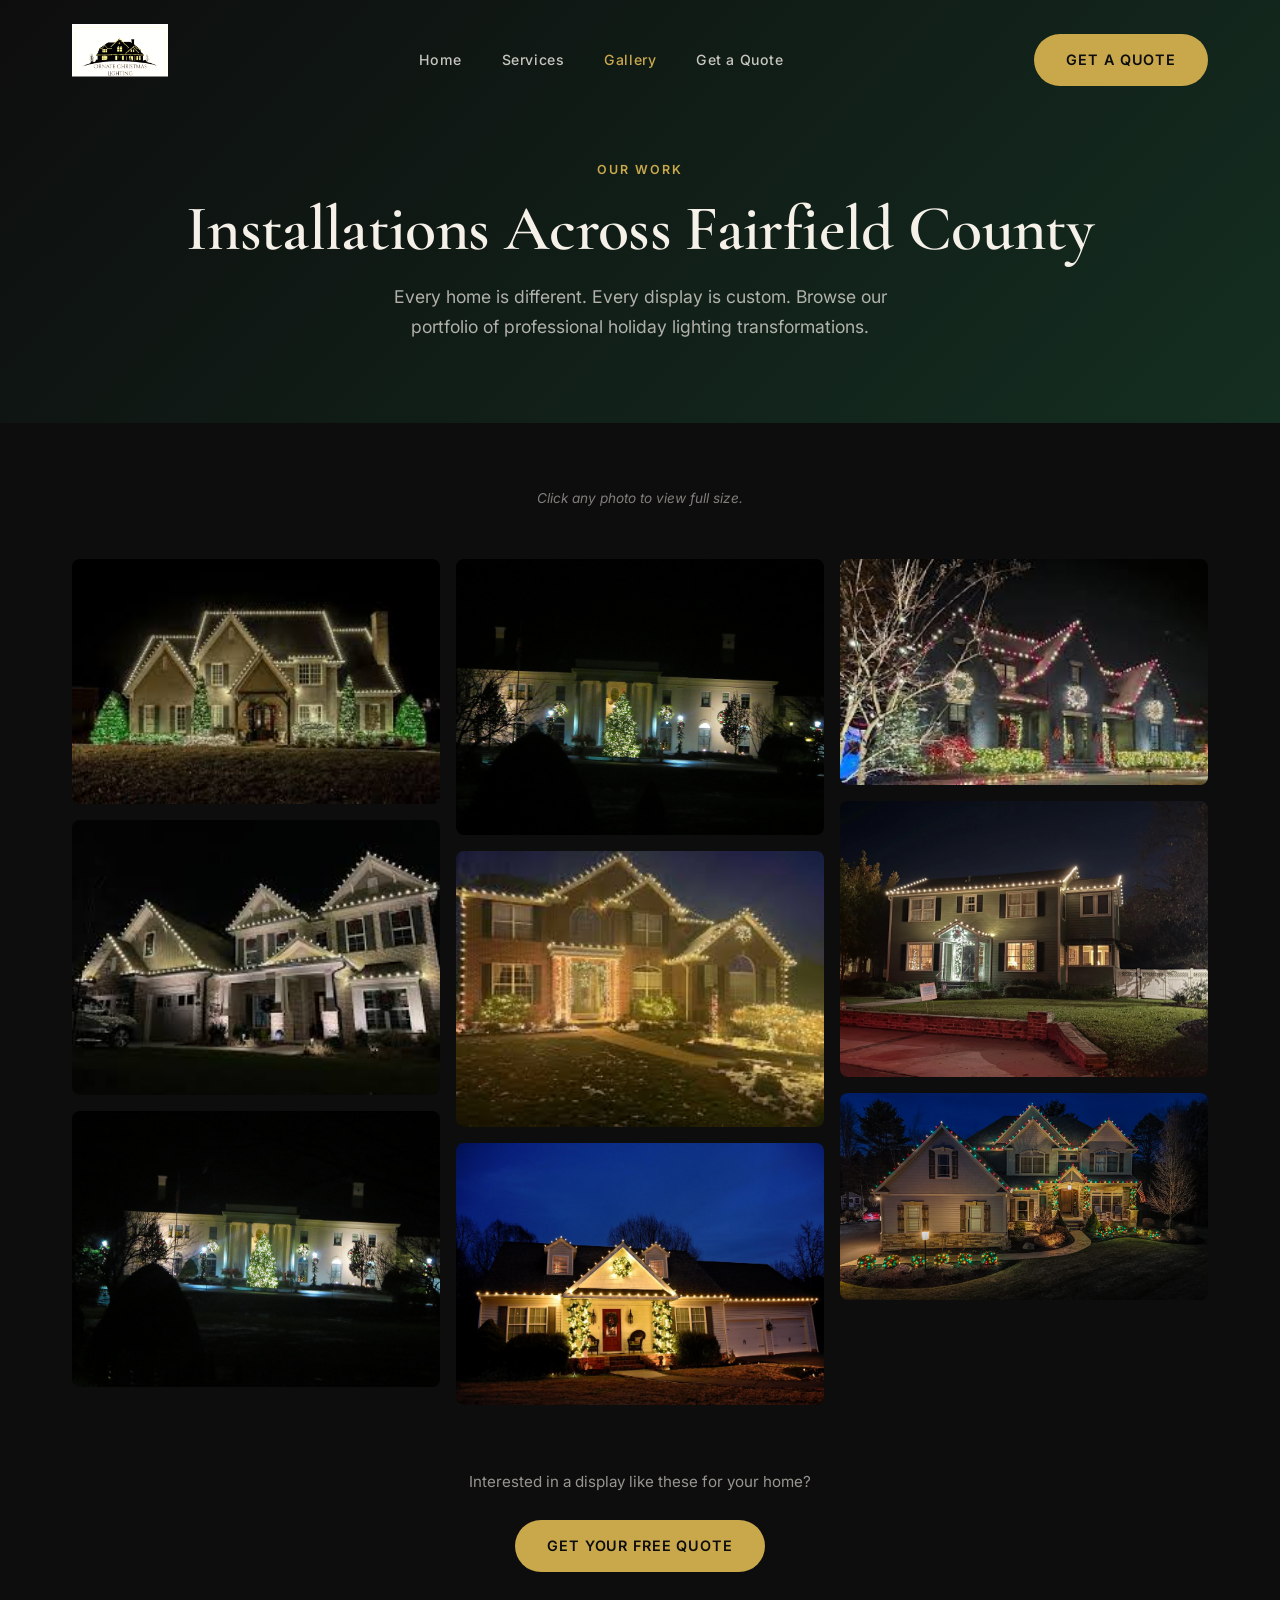
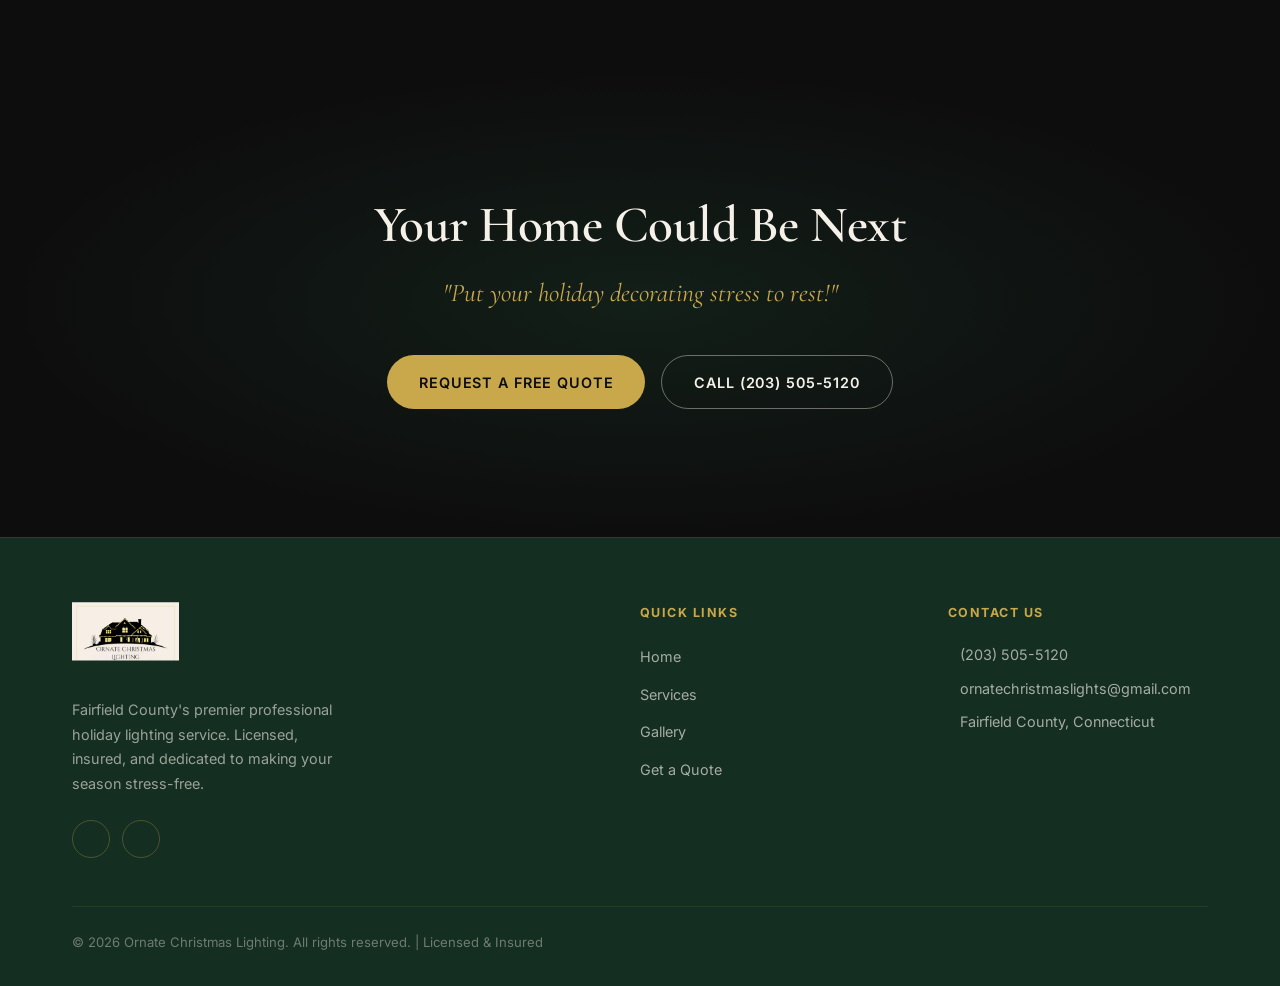
==== site/gallery.html @ 09cb1ef7 "Initial commit" ====
<!DOCTYPE html>
<html lang="en">
<head>
  <meta charset="UTF-8" />
  <meta name="viewport" content="width=device-width, initial-scale=1.0" />
  <title>Gallery | Ornate Christmas Lighting — Fairfield County CT</title>
  <meta name="description" content="View our portfolio of professional Christmas and holiday lighting installations across Fairfield County, Connecticut. Soft white lighting on luxury homes." />

  <meta property="og:title" content="Gallery | Ornate Christmas Lighting" />
  <meta property="og:description" content="Professional holiday lighting transformations across Fairfield County, CT." />
  <meta property="og:type" content="website" />

  <link rel="preconnect" href="https://fonts.googleapis.com" />
  <link rel="preconnect" href="https://fonts.gstatic.com" crossorigin />
  <link href="https://fonts.googleapis.com/css2?family=Cormorant+Garamond:ital,wght@0,400;0,600;1,400;1,600&family=Inter:wght@400;500;600;700&display=swap" rel="stylesheet" />
  <script src="https://unpkg.com/@phosphor-icons/web@2.1.1/src/index.js" defer></script>
  <link rel="stylesheet" href="css/style.css" />
  <link rel="icon" type="image/png" href="assets/images/favicon.png" />
</head>
<body>

  <nav class="nav" aria-label="Main navigation">
    <div class="container">
      <div class="nav__inner">
        <a href="index.html" class="nav__logo">
          <img src="assets/images/logo.png" alt="Ornate Christmas Lighting logo" />
        </a>
        <ul class="nav__links" role="list">
          <li><a href="index.html">Home</a></li>
          <li><a href="services.html">Services</a></li>
          <li><a href="gallery.html">Gallery</a></li>
          <li><a href="quote.html">Get a Quote</a></li>
        </ul>
        <a href="quote.html" class="btn btn--gold nav__cta">Get a Quote</a>
        <button class="nav__hamburger" aria-label="Open menu"><span></span><span></span><span></span></button>
      </div>
    </div>
  </nav>

  <div class="nav__mobile" role="dialog" aria-label="Mobile menu">
    <button class="nav__mobile-close" aria-label="Close menu">×</button>
    <a href="index.html">Home</a>
    <a href="services.html">Services</a>
    <a href="gallery.html">Gallery</a>
    <a href="quote.html">Get a Quote</a>
  </div>

  <main>

    <div class="page-hero">
      <div class="container">
        <span class="section-label" style="display:block; text-align:center; margin-bottom:0.75rem;">Our Work</span>
        <h1>Installations Across Fairfield County</h1>
        <p>Every home is different. Every display is custom. Browse our portfolio of professional holiday lighting transformations.</p>
      </div>
    </div>

    <section class="gallery-page section--dark">
      <div class="container">

        <p style="color:rgba(245,240,232,0.5); text-align:center; font-size:0.85rem; margin-bottom:3rem; font-style:italic;">
          <!-- NOTE: Replace all gallery images with real client installation photos -->
          Click any photo to view full size.
        </p>

        <!-- REPLACE ALL: Images below are placeholders. Replace with real Ornate Christmas Lighting client photos.
             Ideal: dusk/blue-hour shots of large Fairfield County homes with soft warm white lighting. -->
        <div class="gallery-masonry" role="list" aria-label="Installation gallery">

          <div class="gallery-masonry-item" role="listitem" tabindex="0">
            <img src="assets/images/gallery-1.jpg"
                 alt="Large Connecticut colonial home with soft white Christmas roofline lighting at dusk"
                 loading="lazy" />
          </div>

          <div class="gallery-masonry-item" role="listitem" tabindex="0">
            <img src="assets/images/gallery-2.jpg"
                 alt="Elegant Fairfield County estate with warm white holiday lighting on hedges and roofline"
                 loading="lazy" />
          </div>

          <div class="gallery-masonry-item" role="listitem" tabindex="0">
            <img src="assets/images/gallery-3.jpg"
                 alt="Professional Christmas lighting on Tudor-style Connecticut home"
                 loading="lazy" />
          </div>

          <div class="gallery-masonry-item" role="listitem" tabindex="0">
            <img src="assets/images/gallery-4.jpg"
                 alt="Luxury residential holiday lighting with roofline and landscape features"
                 loading="lazy" />
          </div>

          <div class="gallery-masonry-item" role="listitem" tabindex="0">
            <img src="assets/images/gallery-5.jpg"
                 alt="Christmas light installation on stone-facade Connecticut estate"
                 loading="lazy" />
          </div>

          <div class="gallery-masonry-item" role="listitem" tabindex="0">
            <img src="assets/images/gallery-6.jpg"
                 alt="Soft white Christmas lights on colonial home with manicured hedges"
                 loading="lazy" />
          </div>

          <div class="gallery-masonry-item" role="listitem" tabindex="0">
            <img src="assets/images/gallery-7.jpg"
                 alt="Holiday lighting on large Connecticut home with wraparound porch"
                 loading="lazy" />
          </div>

          <div class="gallery-masonry-item" role="listitem" tabindex="0">
            <img src="assets/images/gallery-8.jpg"
                 alt="Professional Christmas roofline lighting on Fairfield County residence"
                 loading="lazy" />
          </div>

          <div class="gallery-masonry-item" role="listitem" tabindex="0">
            <img src="assets/images/gallery-9.jpg"
                 alt="Warm white holiday lighting installation — full house and landscape"
                 loading="lazy" />
          </div>

        </div>

        <div style="text-align:center; margin-top:4rem;">
          <p style="color:rgba(245,240,232,0.6); margin-bottom:1.5rem; font-size:0.95rem;">
            Interested in a display like these for your home?
          </p>
          <a href="quote.html" class="btn btn--gold">Get Your Free Quote</a>
        </div>

      </div>
    </section>

    <section class="final-cta">
      <div class="container--narrow">
        <h2>Your Home Could Be Next</h2>
        <p class="final-cta__slogan">"Put your holiday decorating stress to rest!"</p>
        <div class="final-cta__actions">
          <a href="quote.html" class="btn btn--gold">Request a Free Quote</a>
          <a href="tel:+12035055120" class="btn btn--outline">Call (203) 505-5120</a>
        </div>
      </div>
    </section>

  </main>

  <footer class="footer">
    <div class="container">
      <div class="footer__grid">
        <div class="footer__brand">
          <img src="assets/images/logo.png" alt="Ornate Christmas Lighting" class="footer__brand-logo" />
          <p class="footer__brand-text">Fairfield County's premier professional holiday lighting service. Licensed, insured, and dedicated to making your season stress-free.</p>
          <div class="footer__social">
            <a href="https://www.yelp.com/biz/ornate-christmas-lighting-norwalk" target="_blank" rel="noopener noreferrer" aria-label="Yelp"><i class="ph ph-star-four"></i></a>
            <a href="https://www.instagram.com/ornatechristmaslighting" target="_blank" rel="noopener noreferrer" aria-label="Instagram"><i class="ph ph-instagram-logo"></i></a>
          </div>
        </div>
        <div>
          <p class="footer__col-title">Quick Links</p>
          <ul class="footer__links">
            <li><a href="index.html">Home</a></li>
            <li><a href="services.html">Services</a></li>
            <li><a href="gallery.html">Gallery</a></li>
            <li><a href="quote.html">Get a Quote</a></li>
          </ul>
        </div>
        <div>
          <p class="footer__col-title">Contact Us</p>
          <div class="footer__contact-item"><span><i class="ph ph-phone"></i></span><a href="tel:+12035055120">(203) 505-5120</a></div>
          <div class="footer__contact-item"><span><i class="ph ph-envelope"></i></span><a href="mailto:ornatechristmaslights@gmail.com">ornatechristmaslights@gmail.com</a></div>
          <div class="footer__contact-item"><span><i class="ph ph-map-pin"></i></span><p>Fairfield County, Connecticut</p></div>
        </div>
      </div>
      <div class="footer__bottom">
        <p class="footer__copyright">© <span id="year"></span> Ornate Christmas Lighting. All rights reserved. | Licensed & Insured</p>
      </div>
    </div>
  </footer>

  <div class="lightbox" role="dialog" aria-modal="true" aria-label="Image lightbox">
    <button class="lightbox__close" aria-label="Close image">×</button>
    <img class="lightbox__img" src="" alt="" />
  </div>

  <button class="scroll-top" aria-label="Scroll to top"><i class="ph ph-arrow-up"></i></button>

  <script src="https://cdnjs.cloudflare.com/ajax/libs/gsap/3.12.5/gsap.min.js"></script>
  <script src="https://cdnjs.cloudflare.com/ajax/libs/gsap/3.12.5/ScrollTrigger.min.js"></script>
  <script src="js/main.js"></script>
  <script>document.getElementById('year').textContent = new Date().getFullYear();</script>
</body>
</html>
---- site/css/style.css ----
/* ============================================
   ORNATE CHRISTMAS LIGHTING — MAIN STYLESHEET
   ============================================ */

/* ---------- CSS CUSTOM PROPERTIES ---------- */
:root {
  --black:       #0D0D0D;
  --green-dark:  #142E21;
  --green:       #1B3A2A;
  --green-light: #2A5240;
  --gold:        #C9A84C;
  --gold-light:  #E2C06A;
  --cream:       #FAF6EE;
  --warm-white:  #F5F0E8;
  --charcoal:    #1A1A1A;
  --gray:        #6B7280;
  --gray-light:  #E5E7EB;

  --font-serif:  'Cormorant Garamond', Georgia, serif;
  --font-sans:   'Inter', system-ui, sans-serif;

  --transition:  0.3s ease;
  --radius:      8px;
  --radius-lg:   16px;
  --shadow:      0 4px 24px rgba(0,0,0,0.12);
  --shadow-lg:   0 12px 48px rgba(0,0,0,0.2);
}

/* ---------- RESET & BASE ---------- */
*, *::before, *::after {
  box-sizing: border-box;
  margin: 0;
  padding: 0;
}

html {
  scroll-behavior: smooth;
  font-size: 16px;
}

body {
  font-family: var(--font-sans);
  color: var(--charcoal);
  background: var(--black);
  line-height: 1.6;
  overflow-x: hidden;
  -webkit-font-smoothing: antialiased;
}

img {
  max-width: 100%;
  height: auto;
  display: block;
}

a {
  color: inherit;
  text-decoration: none;
}

ul, ol {
  list-style: none;
}

button {
  cursor: pointer;
  border: none;
  background: none;
  font-family: var(--font-sans);
}

/* ---------- TYPOGRAPHY ---------- */
h1, h2, h3 {
  font-family: var(--font-serif);
  font-weight: 600;
  line-height: 1.15;
}

h1 { font-size: clamp(2.4rem, 5vw, 4.2rem); letter-spacing: -0.01em; }
h2 { font-size: clamp(2rem, 4vw, 3.2rem); letter-spacing: -0.01em; }
h3 { font-size: clamp(1.4rem, 2.5vw, 1.9rem); }
h4 { font-size: 1.1rem; font-family: var(--font-sans); font-weight: 600; }

p { line-height: 1.75; }

.section-label {
  font-family: var(--font-sans);
  font-size: 0.78rem;
  font-weight: 600;
  letter-spacing: 0.16em;
  text-transform: uppercase;
  color: var(--gold);
  display: block;
  margin-bottom: 0.75rem;
}

/* ---------- LAYOUT ---------- */
.container {
  max-width: 1200px;
  margin: 0 auto;
  padding: 0 2rem;
}

.container--narrow {
  max-width: 800px;
  margin: 0 auto;
  padding: 0 2rem;
}

section {
  padding: 6rem 0;
}

.section--dark {
  background: var(--black);
  color: var(--warm-white);
}

.section--green {
  background: var(--green);
  color: var(--warm-white);
}

.section--cream {
  background: var(--cream);
  color: var(--charcoal);
}

.section--dark-green {
  background: var(--green-dark);
  color: var(--warm-white);
}

/* ---------- BUTTONS ---------- */
.btn {
  display: inline-flex;
  align-items: center;
  gap: 0.5rem;
  padding: 0.9rem 2rem;
  border-radius: 50px;
  font-family: var(--font-sans);
  font-size: 0.9rem;
  font-weight: 600;
  letter-spacing: 0.06em;
  text-transform: uppercase;
  transition: all var(--transition);
  white-space: nowrap;
}

.btn--gold {
  background: var(--gold);
  color: var(--black);
}

.btn--gold:hover {
  background: var(--gold-light);
  transform: translateY(-2px);
  box-shadow: 0 8px 24px rgba(201, 168, 76, 0.35);
}

.btn--outline {
  background: transparent;
  color: var(--warm-white);
  border: 1.5px solid rgba(245, 240, 232, 0.4);
}

.btn--outline:hover {
  border-color: var(--warm-white);
  background: rgba(245, 240, 232, 0.08);
  transform: translateY(-2px);
}

.btn--outline-gold {
  background: transparent;
  color: var(--gold);
  border: 1.5px solid var(--gold);
}

.btn--outline-gold:hover {
  background: var(--gold);
  color: var(--black);
  transform: translateY(-2px);
}

/* ---------- NAVIGATION ---------- */
.nav {
  position: fixed;
  top: 0;
  left: 0;
  right: 0;
  z-index: 100;
  padding: 1.5rem 0;
  transition: background var(--transition), padding var(--transition), backdrop-filter var(--transition);
}

.nav.nav--scrolled {
  background: rgba(13, 13, 13, 0.96);
  backdrop-filter: blur(12px);
  padding: 1rem 0;
  border-bottom: 1px solid rgba(201, 168, 76, 0.15);
}

.nav__inner {
  display: flex;
  align-items: center;
  justify-content: space-between;
  gap: 2rem;
}


.nav__logo {
  display: flex;
  align-items: center;
  gap: 0.75rem;
  flex-shrink: 0;
}

.nav__logo img {
  height: 72px;
  width: auto;
  clip-path: inset(0 0 27% 0);
  filter: brightness(1.1);
}

.nav__logo-text {
  font-family: var(--font-serif);
  font-size: 1.1rem;
  font-weight: 600;
  color: var(--warm-white);
  line-height: 1.2;
}

.nav__links {
  display: flex;
  align-items: center;
  justify-content: center;
  gap: 2.5rem;
  flex: 1;
}

.nav__links a {
  font-size: 0.88rem;
  font-weight: 500;
  letter-spacing: 0.04em;
  color: rgba(245, 240, 232, 0.8);
  transition: color var(--transition);
}

.nav__links a:hover {
  color: var(--gold);
}

.nav__cta {
  flex-shrink: 0;
}

.nav__admin-link {
  font-size: 0.78rem !important;
  color: rgba(245,240,232,0.3) !important;
  letter-spacing: 0.04em;
}
.nav__admin-link:hover { color: rgba(245,240,232,0.6) !important; }

.nav__hamburger {
  display: none;
  flex-direction: column;
  gap: 5px;
  padding: 4px;
}

.nav__hamburger span {
  display: block;
  width: 24px;
  height: 2px;
  background: var(--warm-white);
  border-radius: 2px;
  transition: all var(--transition);
}

/* ---------- PROMO BANNER ---------- */
.promo-banner {
  background: var(--gold);
  color: var(--black);
  text-align: center;
  padding: 0.7rem 2rem;
  font-size: 0.88rem;
  font-weight: 600;
  position: relative;
  z-index: 99;
}

.promo-banner a {
  text-decoration: underline;
  text-underline-offset: 2px;
  font-weight: 700;
}

.promo-banner__close {
  position: absolute;
  right: 1rem;
  top: 50%;
  transform: translateY(-50%);
  background: none;
  border: none;
  font-size: 1.2rem;
  cursor: pointer;
  color: var(--black);
  opacity: 0.6;
  line-height: 1;
}

.promo-banner__close:hover { opacity: 1; }

/* ---------- HERO ---------- */
.hero {
  position: relative;
  min-height: 100vh;
  display: flex;
  align-items: center;
  overflow: hidden;
}

.hero__bg {
  position: absolute;
  inset: 0;
  background-image: url('../assets/images/hero-bg.jpg');
  background-size: cover;
  background-position: center 40%;
  will-change: transform;
}

.hero__overlay {
  position: absolute;
  inset: 0;
  background: linear-gradient(
    105deg,
    rgba(13, 13, 13, 0.82) 0%,
    rgba(27, 58, 42, 0.55) 60%,
    rgba(13, 13, 13, 0.3) 100%
  );
}

.hero__content {
  position: relative;
  z-index: 2;
  max-width: 760px;
  padding: 10rem 0 6rem;
}

.hero__content .section-label {
  opacity: 0;
}

.hero__headline {
  color: var(--warm-white);
  margin-bottom: 1.25rem;
  opacity: 0;
}

.hero__sub {
  font-size: clamp(1rem, 2vw, 1.2rem);
  color: rgba(245, 240, 232, 0.85);
  max-width: 560px;
  margin-bottom: 2.5rem;
  opacity: 0;
}

.hero__actions {
  display: flex;
  flex-wrap: wrap;
  gap: 1rem;
  opacity: 0;
}

.hero__scroll {
  position: absolute;
  bottom: 2.5rem;
  left: 50%;
  transform: translateX(-50%);
  display: flex;
  flex-direction: column;
  align-items: center;
  gap: 0.5rem;
  color: rgba(245, 240, 232, 0.5);
  font-size: 0.75rem;
  letter-spacing: 0.1em;
  text-transform: uppercase;
  z-index: 2;
  animation: bounce 2s ease-in-out infinite;
}

.hero__scroll::after {
  content: '';
  display: block;
  width: 1px;
  height: 40px;
  background: linear-gradient(to bottom, rgba(201,168,76,0.6), transparent);
}

@keyframes bounce {
  0%, 100% { transform: translateX(-50%) translateY(0); }
  50% { transform: translateX(-50%) translateY(6px); }
}

/* ---------- TRUST BAR ---------- */
.trust-bar {
  background: var(--green-dark);
  padding: 2rem 0;
  border-top: 1px solid rgba(201, 168, 76, 0.2);
  border-bottom: 1px solid rgba(201, 168, 76, 0.2);
}

.trust-bar__grid {
  display: flex;
  flex-wrap: wrap;
  justify-content: center;
  gap: 2rem 3rem;
}

.trust-item {
  display: flex;
  align-items: center;
  gap: 0.75rem;
  color: var(--warm-white);
}

.trust-item__icon {
  color: var(--gold);
  font-size: 1.5rem;
  flex-shrink: 0;
}

.trust-item__text {
  font-size: 0.88rem;
  font-weight: 600;
  letter-spacing: 0.03em;
}

/* ---------- SERVICES ---------- */
.services__grid {
  display: grid;
  grid-template-columns: repeat(auto-fit, minmax(300px, 1fr));
  gap: 2rem;
  margin-top: 3.5rem;
}

.service-card {
  background: var(--green-dark);
  border: 1px solid rgba(201, 168, 76, 0.15);
  border-radius: var(--radius-lg);
  padding: 2.5rem 2rem;
  transition: transform var(--transition), box-shadow var(--transition), border-color var(--transition);
  will-change: transform;
}

.service-card:hover {
  transform: translateY(-6px);
  box-shadow: var(--shadow-lg);
  border-color: rgba(201, 168, 76, 0.35);
}

.service-card--primary {
  border-color: rgba(201, 168, 76, 0.3);
  background: linear-gradient(135deg, var(--green) 0%, var(--green-dark) 100%);
}

.service-card__icon {
  width: 56px;
  height: 56px;
  background: rgba(201, 168, 76, 0.12);
  border-radius: 12px;
  display: flex;
  align-items: center;
  justify-content: center;
  font-size: 1.6rem;
  margin-bottom: 1.5rem;
  color: var(--gold);
}

.service-card__title {
  color: var(--warm-white);
  margin-bottom: 0.75rem;
  font-size: 1.3rem;
}

.service-card__text {
  color: rgba(245, 240, 232, 0.75);
  font-size: 0.95rem;
  line-height: 1.7;
  margin-bottom: 1.5rem;
}

.service-card__list {
  display: flex;
  flex-direction: column;
  gap: 0.5rem;
}

.service-card__list li {
  display: flex;
  align-items: center;
  gap: 0.5rem;
  font-size: 0.88rem;
  color: rgba(245, 240, 232, 0.7);
}

.service-card__list li::before {
  content: '✦';
  color: var(--gold);
  font-size: 0.6rem;
  flex-shrink: 0;
}

/* ---------- HOW IT WORKS ---------- */
.process__grid {
  display: grid;
  grid-template-columns: repeat(auto-fit, minmax(180px, 1fr));
  gap: 2rem;
  margin-top: 3.5rem;
  position: relative;
}

.process__grid::before {
  content: '';
  position: absolute;
  top: 28px;
  left: 10%;
  right: 10%;
  height: 1px;
  background: linear-gradient(to right, transparent, rgba(201,168,76,0.3), transparent);
  pointer-events: none;
}

.process-step {
  text-align: center;
  position: relative;
}

.process-step__number {
  width: 56px;
  height: 56px;
  border-radius: 50%;
  background: var(--green);
  border: 2px solid var(--gold);
  display: flex;
  align-items: center;
  justify-content: center;
  font-family: var(--font-serif);
  font-size: 1.4rem;
  color: var(--gold);
  margin: 0 auto 1.25rem;
}

.process-step__title {
  font-family: var(--font-sans);
  font-size: 0.95rem;
  font-weight: 700;
  color: var(--warm-white);
  margin-bottom: 0.5rem;
}

.process-step__text {
  font-size: 0.85rem;
  color: rgba(245, 240, 232, 0.65);
  line-height: 1.6;
}

/* ---------- MID-PAGE CTA ---------- */
.mid-cta {
  text-align: center;
  padding: 5rem 0;
  background: linear-gradient(135deg, var(--green-dark) 0%, var(--black) 100%);
}

.mid-cta h2 {
  color: var(--warm-white);
  margin-bottom: 1rem;
}

.mid-cta p {
  color: rgba(245, 240, 232, 0.7);
  max-width: 500px;
  margin: 0 auto 2.5rem;
  font-size: 1.05rem;
}

/* ---------- GALLERY PREVIEW ---------- */
.gallery-preview {
  padding: 6rem 0;
}

.gallery-preview__header {
  display: flex;
  justify-content: space-between;
  align-items: flex-end;
  margin-bottom: 2.5rem;
  flex-wrap: wrap;
  gap: 1rem;
}

.gallery-grid {
  display: grid;
  grid-template-columns: repeat(3, 1fr);
  grid-template-rows: repeat(2, 280px);
  gap: 1rem;
  border-radius: var(--radius-lg);
  overflow: hidden;
}

.gallery-item {
  position: relative;
  overflow: hidden;
  background: var(--green-dark);
  cursor: pointer;
}

.gallery-item:first-child {
  grid-row: span 2;
}

.gallery-item img {
  width: 100%;
  height: 100%;
  object-fit: cover;
  transition: transform 0.6s ease;
  will-change: transform;
}

.gallery-item:hover img {
  transform: scale(1.06);
}

.gallery-item__overlay {
  position: absolute;
  inset: 0;
  background: linear-gradient(to top, rgba(13,13,13,0.6) 0%, transparent 60%);
  opacity: 0;
  transition: opacity var(--transition);
}

.gallery-item:hover .gallery-item__overlay {
  opacity: 1;
}

/* ---------- WHY CHOOSE ORNATE ---------- */
.why__grid {
  display: grid;
  grid-template-columns: 1fr 1fr;
  gap: 4rem;
  align-items: center;
  margin-top: 2rem;
}

.why__features {
  display: flex;
  flex-direction: column;
  gap: 2rem;
}

.why-feature {
  display: flex;
  gap: 1.25rem;
  align-items: flex-start;
}

.why-feature__icon {
  width: 48px;
  height: 48px;
  background: rgba(201, 168, 76, 0.1);
  border: 1px solid rgba(201, 168, 76, 0.25);
  border-radius: 10px;
  display: flex;
  align-items: center;
  justify-content: center;
  font-size: 1.3rem;
  flex-shrink: 0;
  color: var(--gold);
}

.why-feature__title {
  font-size: 1rem;
  font-weight: 700;
  color: var(--warm-white);
  margin-bottom: 0.35rem;
}

.why-feature__text {
  font-size: 0.9rem;
  color: rgba(245, 240, 232, 0.7);
  line-height: 1.65;
}

.why__image {
  border-radius: var(--radius-lg);
  overflow: hidden;
  aspect-ratio: 4/5;
  box-shadow: var(--shadow-lg);
}

.why__image img {
  width: 100%;
  height: 100%;
  object-fit: cover;
}

/* ---------- TESTIMONIAL ---------- */
.testimonial {
  background: var(--green);
  padding: 6rem 0;
  text-align: center;
}

.testimonial__stars {
  color: var(--gold);
  font-size: 1.4rem;
  letter-spacing: 0.1em;
  margin-bottom: 1.5rem;
}

.testimonial__quote {
  font-family: var(--font-serif);
  font-size: clamp(1.4rem, 3vw, 2rem);
  font-style: italic;
  color: var(--warm-white);
  max-width: 820px;
  margin: 0 auto 1.5rem;
  line-height: 1.5;
}

.testimonial__attribution {
  font-size: 0.88rem;
  color: rgba(245, 240, 232, 0.6);
  font-weight: 600;
  letter-spacing: 0.05em;
  text-transform: uppercase;
}

.testimonial__yelp {
  display: inline-flex;
  align-items: center;
  gap: 0.5rem;
  margin-top: 2rem;
  padding: 0.6rem 1.4rem;
  border: 1px solid rgba(201,168,76,0.3);
  border-radius: 50px;
  font-size: 0.82rem;
  font-weight: 600;
  color: var(--gold);
  letter-spacing: 0.05em;
  transition: all var(--transition);
}

.testimonial__yelp:hover {
  background: rgba(201,168,76,0.1);
  border-color: var(--gold);
}

/* ---------- FAQ ---------- */
.faq__list {
  max-width: 760px;
  margin: 3rem auto 0;
  display: flex;
  flex-direction: column;
  gap: 0;
}

.faq-item {
  border-bottom: 1px solid rgba(201,168,76,0.15);
}

.faq-item:first-child {
  border-top: 1px solid rgba(201,168,76,0.15);
}

.faq-item__question {
  display: flex;
  justify-content: space-between;
  align-items: center;
  gap: 1rem;
  padding: 1.5rem 0;
  cursor: pointer;
  font-size: 1.05rem;
  font-weight: 600;
  color: var(--warm-white);
  transition: color var(--transition);
}

.faq-item__question:hover {
  color: var(--gold);
}

.faq-item__icon {
  width: 28px;
  height: 28px;
  border-radius: 50%;
  border: 1.5px solid rgba(201,168,76,0.4);
  display: flex;
  align-items: center;
  justify-content: center;
  flex-shrink: 0;
  color: var(--gold);
  font-size: 1.1rem;
  transition: transform var(--transition), background var(--transition);
}

.faq-item.open .faq-item__icon {
  transform: rotate(45deg);
  background: var(--gold);
  color: var(--black);
}

.faq-item__answer {
  max-height: 0;
  overflow: hidden;
  transition: max-height 0.4s ease;
}

.faq-item__answer p {
  padding-bottom: 1.5rem;
  font-size: 0.95rem;
  color: rgba(245,240,232,0.75);
  line-height: 1.75;
}

/* ---------- FINAL CTA ---------- */
.final-cta {
  padding: 8rem 0;
  text-align: center;
  background: var(--black);
  position: relative;
  overflow: hidden;
}

.final-cta::before {
  content: '';
  position: absolute;
  inset: 0;
  background: radial-gradient(ellipse at center, rgba(27,58,42,0.4) 0%, transparent 70%);
  pointer-events: none;
}

.final-cta h2 {
  color: var(--warm-white);
  margin-bottom: 1rem;
  position: relative;
}

.final-cta__slogan {
  font-family: var(--font-serif);
  font-style: italic;
  font-size: clamp(1.2rem, 2.5vw, 1.6rem);
  color: var(--gold);
  margin-bottom: 2.5rem;
  position: relative;
}

.final-cta__actions {
  display: flex;
  justify-content: center;
  flex-wrap: wrap;
  gap: 1rem;
  position: relative;
}

.final-cta__phone {
  margin-top: 1.5rem;
  font-size: 0.88rem;
  color: rgba(245,240,232,0.5);
}

.final-cta__phone a {
  color: var(--gold);
  font-weight: 600;
}

/* ---------- FOOTER ---------- */
.footer {
  background: var(--green-dark);
  padding: 4rem 0 2rem;
  border-top: 1px solid rgba(201,168,76,0.15);
}

.footer__grid {
  display: grid;
  grid-template-columns: 2fr 1fr 1fr;
  gap: 3rem;
  margin-bottom: 3rem;
}

.footer__brand-logo {
  height: 80px;
  width: auto;
  margin-bottom: 1rem;
  clip-path: inset(0 0 27% 0);
}

.footer__brand-text {
  font-size: 0.9rem;
  color: rgba(245,240,232,0.6);
  max-width: 280px;
  line-height: 1.7;
  margin-bottom: 1.5rem;
}

.footer__social {
  display: flex;
  gap: 0.75rem;
}

.footer__social a {
  width: 38px;
  height: 38px;
  border-radius: 50%;
  border: 1px solid rgba(201,168,76,0.3);
  display: flex;
  align-items: center;
  justify-content: center;
  color: var(--gold);
  font-size: 1rem;
  transition: all var(--transition);
}

.footer__social a:hover {
  background: var(--gold);
  color: var(--black);
  border-color: var(--gold);
}

.footer__col-title {
  font-size: 0.78rem;
  font-weight: 700;
  letter-spacing: 0.12em;
  text-transform: uppercase;
  color: var(--gold);
  margin-bottom: 1.25rem;
}

.footer__links {
  display: flex;
  flex-direction: column;
  gap: 0.75rem;
}

.footer__links a {
  font-size: 0.9rem;
  color: rgba(245,240,232,0.65);
  transition: color var(--transition);
}

.footer__links a:hover {
  color: var(--warm-white);
}

.footer__contact-item {
  display: flex;
  align-items: flex-start;
  gap: 0.75rem;
  margin-bottom: 0.75rem;
}

.footer__contact-item span:first-child {
  color: var(--gold);
  flex-shrink: 0;
  margin-top: 2px;
}

.footer__contact-item a,
.footer__contact-item p {
  font-size: 0.9rem;
  color: rgba(245,240,232,0.65);
  transition: color var(--transition);
  line-height: 1.5;
}

.footer__contact-item a:hover {
  color: var(--warm-white);
}

.footer__bottom {
  border-top: 1px solid rgba(201,168,76,0.1);
  padding-top: 1.5rem;
  display: flex;
  justify-content: space-between;
  align-items: center;
  flex-wrap: wrap;
  gap: 1rem;
}

.footer__copyright {
  font-size: 0.82rem;
  color: rgba(245,240,232,0.4);
}

/* ---------- PAGE HERO (inner pages) ---------- */
.page-hero {
  padding: 10rem 0 5rem;
  background: linear-gradient(135deg, var(--black) 0%, var(--green-dark) 100%);
  text-align: center;
}

.page-hero h1 {
  color: var(--warm-white);
  margin-bottom: 1rem;
}

.page-hero p {
  font-size: 1.1rem;
  color: rgba(245,240,232,0.7);
  max-width: 560px;
  margin: 0 auto;
}

/* ---------- SERVICES PAGE ---------- */
.services-detail {
  padding: 6rem 0;
}

.services-detail__primary {
  background: var(--green-dark);
  border-radius: var(--radius-lg);
  padding: 4rem;
  margin-bottom: 3rem;
  border: 1px solid rgba(201,168,76,0.2);
}

.services-detail__primary h2 {
  color: var(--warm-white);
  margin-bottom: 1rem;
}

.services-detail__primary p {
  color: rgba(245,240,232,0.75);
  max-width: 640px;
  margin-bottom: 2rem;
}

.services-detail__list {
  display: grid;
  grid-template-columns: repeat(auto-fit, minmax(200px, 1fr));
  gap: 1rem;
  margin-bottom: 2.5rem;
}

.services-detail__list li {
  display: flex;
  align-items: center;
  gap: 0.75rem;
  font-size: 0.95rem;
  color: rgba(245,240,232,0.8);
  font-weight: 500;
}

.services-detail__list li span {
  color: var(--gold);
}

.services-secondary__grid {
  display: grid;
  grid-template-columns: 1fr 1fr;
  gap: 2rem;
}

/* ---------- GALLERY PAGE ---------- */
.gallery-page {
  padding: 4rem 0 6rem;
}

.gallery-masonry {
  columns: 3;
  column-gap: 1rem;
}

.gallery-masonry-item {
  break-inside: avoid;
  margin-bottom: 1rem;
  border-radius: var(--radius);
  overflow: hidden;
  cursor: pointer;
  position: relative;
}

.gallery-masonry-item img {
  width: 100%;
  display: block;
  transition: transform 0.5s ease;
}

.gallery-masonry-item:hover img {
  transform: scale(1.04);
}

/* ---------- QUOTE PAGE ---------- */
.quote-section {
  padding: 4rem 0 6rem;
}

.quote-form-wrapper {
  display: grid;
  grid-template-columns: 1fr 1.5fr;
  gap: 4rem;
  align-items: start;
}

.quote-info h3 {
  color: var(--warm-white);
  margin-bottom: 1rem;
}

.quote-info p {
  color: rgba(245,240,232,0.7);
  margin-bottom: 2rem;
  font-size: 0.95rem;
}

.quote-info__items {
  display: flex;
  flex-direction: column;
  gap: 1rem;
}

.quote-info__item {
  display: flex;
  gap: 1rem;
  align-items: flex-start;
}

.quote-info__item-icon {
  color: var(--gold);
  font-size: 1.2rem;
  flex-shrink: 0;
}

.quote-info__item-text {
  font-size: 0.9rem;
  color: rgba(245,240,232,0.7);
  line-height: 1.6;
}

.quote-minimum-note {
  margin-top: 2rem;
  padding: 1rem 1.25rem;
  background: rgba(201,168,76,0.08);
  border: 1px solid rgba(201,168,76,0.2);
  border-radius: var(--radius);
  font-size: 0.85rem;
  color: rgba(245,240,232,0.65);
}

.quote-minimum-note strong {
  color: var(--gold);
}

/* ---------- FORM STYLES ---------- */
.form {
  background: var(--green-dark);
  border: 1px solid rgba(201,168,76,0.15);
  border-radius: var(--radius-lg);
  padding: 2.5rem;
}

.form__row {
  display: grid;
  grid-template-columns: 1fr 1fr;
  gap: 1rem;
}

.form__group {
  display: flex;
  flex-direction: column;
  gap: 0.4rem;
  margin-bottom: 1.25rem;
}

.form__label {
  font-size: 0.82rem;
  font-weight: 600;
  letter-spacing: 0.04em;
  color: rgba(245,240,232,0.7);
  text-transform: uppercase;
}

.form__input,
.form__select,
.form__textarea {
  background: rgba(255,255,255,0.05);
  border: 1px solid rgba(201,168,76,0.2);
  border-radius: var(--radius);
  padding: 0.85rem 1rem;
  font-family: var(--font-sans);
  font-size: 0.95rem;
  color: var(--warm-white);
  transition: border-color var(--transition), background var(--transition);
  width: 100%;
}

.form__input::placeholder,
.form__textarea::placeholder {
  color: rgba(245,240,232,0.3);
}

.form__input:focus,
.form__select:focus,
.form__textarea:focus {
  outline: none;
  border-color: var(--gold);
  background: rgba(255,255,255,0.08);
}

.form__select {
  appearance: none;
  background-image: url("data:image/svg+xml,%3Csvg xmlns='http://www.w3.org/2000/svg' width='16' height='16' viewBox='0 0 24 24' fill='none' stroke='%23C9A84C' stroke-width='2'%3E%3Cpolyline points='6 9 12 15 18 9'/%3E%3C/svg%3E");
  background-repeat: no-repeat;
  background-position: right 1rem center;
  padding-right: 2.5rem;
  cursor: pointer;
}

.form__select option {
  background: var(--green-dark);
  color: var(--warm-white);
}

.form__textarea {
  resize: vertical;
  min-height: 120px;
}

.form__submit {
  width: 100%;
  padding: 1rem;
  font-size: 1rem;
  margin-top: 0.5rem;
}

.form__success {
  display: none;
  text-align: center;
  padding: 3rem 2rem;
}

.form__success-icon {
  font-size: 3rem;
  margin-bottom: 1rem;
}

.form__success h3 {
  color: var(--warm-white);
  margin-bottom: 0.75rem;
}

.form__success p {
  color: rgba(245,240,232,0.7);
  font-size: 0.95rem;
}

/* ---------- LIGHTBOX ---------- */
.lightbox {
  position: fixed;
  inset: 0;
  z-index: 1000;
  background: rgba(0,0,0,0.92);
  display: flex;
  align-items: center;
  justify-content: center;
  opacity: 0;
  pointer-events: none;
  transition: opacity 0.3s ease;
}

.lightbox.active {
  opacity: 1;
  pointer-events: all;
}

.lightbox__img {
  max-width: 90vw;
  max-height: 85vh;
  object-fit: contain;
  border-radius: var(--radius);
}

.lightbox__close {
  position: absolute;
  top: 1.5rem;
  right: 1.5rem;
  color: var(--warm-white);
  font-size: 2rem;
  cursor: pointer;
  opacity: 0.7;
  transition: opacity var(--transition);
  background: none;
  border: none;
  line-height: 1;
}

.lightbox__close:hover { opacity: 1; }

/* ---------- SCROLL TO TOP ---------- */
.scroll-top {
  position: fixed;
  bottom: 2rem;
  right: 2rem;
  width: 44px;
  height: 44px;
  border-radius: 50%;
  background: var(--gold);
  color: var(--black);
  display: flex;
  align-items: center;
  justify-content: center;
  font-size: 1.1rem;
  z-index: 50;
  opacity: 0;
  pointer-events: none;
  transition: opacity var(--transition), transform var(--transition);
  box-shadow: 0 4px 16px rgba(201,168,76,0.4);
  cursor: pointer;
}

.scroll-top.visible {
  opacity: 1;
  pointer-events: all;
}

.scroll-top:hover {
  transform: translateY(-3px);
}

/* ---------- MOBILE NAV ---------- */
.nav__mobile {
  display: none;
  position: fixed;
  top: 0;
  left: 0;
  right: 0;
  bottom: 0;
  z-index: 99;
  background: var(--black);
  flex-direction: column;
  align-items: center;
  justify-content: center;
  gap: 2.5rem;
  opacity: 0;
  pointer-events: none;
  transition: opacity var(--transition);
}

.nav__mobile.open {
  opacity: 1;
  pointer-events: all;
}

.nav__mobile a {
  font-family: var(--font-serif);
  font-size: 2rem;
  color: var(--warm-white);
  transition: color var(--transition);
}

.nav__mobile a:hover {
  color: var(--gold);
}

.nav__mobile-close {
  position: absolute;
  top: 1.5rem;
  right: 1.5rem;
  font-size: 1.5rem;
  color: var(--warm-white);
  cursor: pointer;
}

/* ---------- UTILITY ---------- */
.text-gold { color: var(--gold); }
.text-center { text-align: center; }
.mt-1 { margin-top: 1rem; }
.mt-2 { margin-top: 2rem; }
.mb-1 { margin-bottom: 1rem; }
.mb-2 { margin-bottom: 2rem; }

.visually-hidden {
  position: absolute;
  width: 1px;
  height: 1px;
  overflow: hidden;
  clip: rect(0,0,0,0);
  white-space: nowrap;
}

/* ---------- RESPONSIVE ---------- */
@media (max-width: 1024px) {
  .why__grid {
    grid-template-columns: 1fr;
  }
  .why__image {
    max-height: 400px;
  }
  .footer__grid {
    grid-template-columns: 1fr 1fr;
  }
  .footer__brand {
    grid-column: span 2;
  }
}

@media (max-width: 768px) {
  section { padding: 4rem 0; }

  .nav__links, .nav__cta { display: none; }
  .nav__hamburger { display: flex; }

  .hero__content { padding: 8rem 0 5rem; }

  .gallery-grid {
    grid-template-columns: 1fr 1fr;
    grid-template-rows: auto;
    height: auto;
  }
  .gallery-grid .gallery-item:first-child {
    grid-row: span 1;
  }

  .gallery-masonry { columns: 2; }

  .form__row { grid-template-columns: 1fr; }

  .quote-form-wrapper {
    grid-template-columns: 1fr;
  }

  .services-secondary__grid {
    grid-template-columns: 1fr;
  }

  .footer__grid {
    grid-template-columns: 1fr;
  }
  .footer__brand { grid-column: span 1; }

  .footer__bottom {
    flex-direction: column;
    text-align: center;
  }

  .process__grid::before { display: none; }

  .trust-bar__grid {
    gap: 1.25rem 2rem;
  }
}

@media (max-width: 480px) {
  .container { padding: 0 1.25rem; }
  .hero__actions { flex-direction: column; }
  .gallery-grid {
    grid-template-columns: 1fr;
  }
  .gallery-masonry { columns: 1; }
  .services-detail__primary { padding: 2rem 1.5rem; }
  .form { padding: 1.5rem; }
}

/* ---------- REDUCED MOTION ---------- */
@media (prefers-reduced-motion: reduce) {
  *, *::before, *::after {
    animation-duration: 0.01ms !important;
    transition-duration: 0.01ms !important;
  }
  .hero__scroll { animation: none; }
}
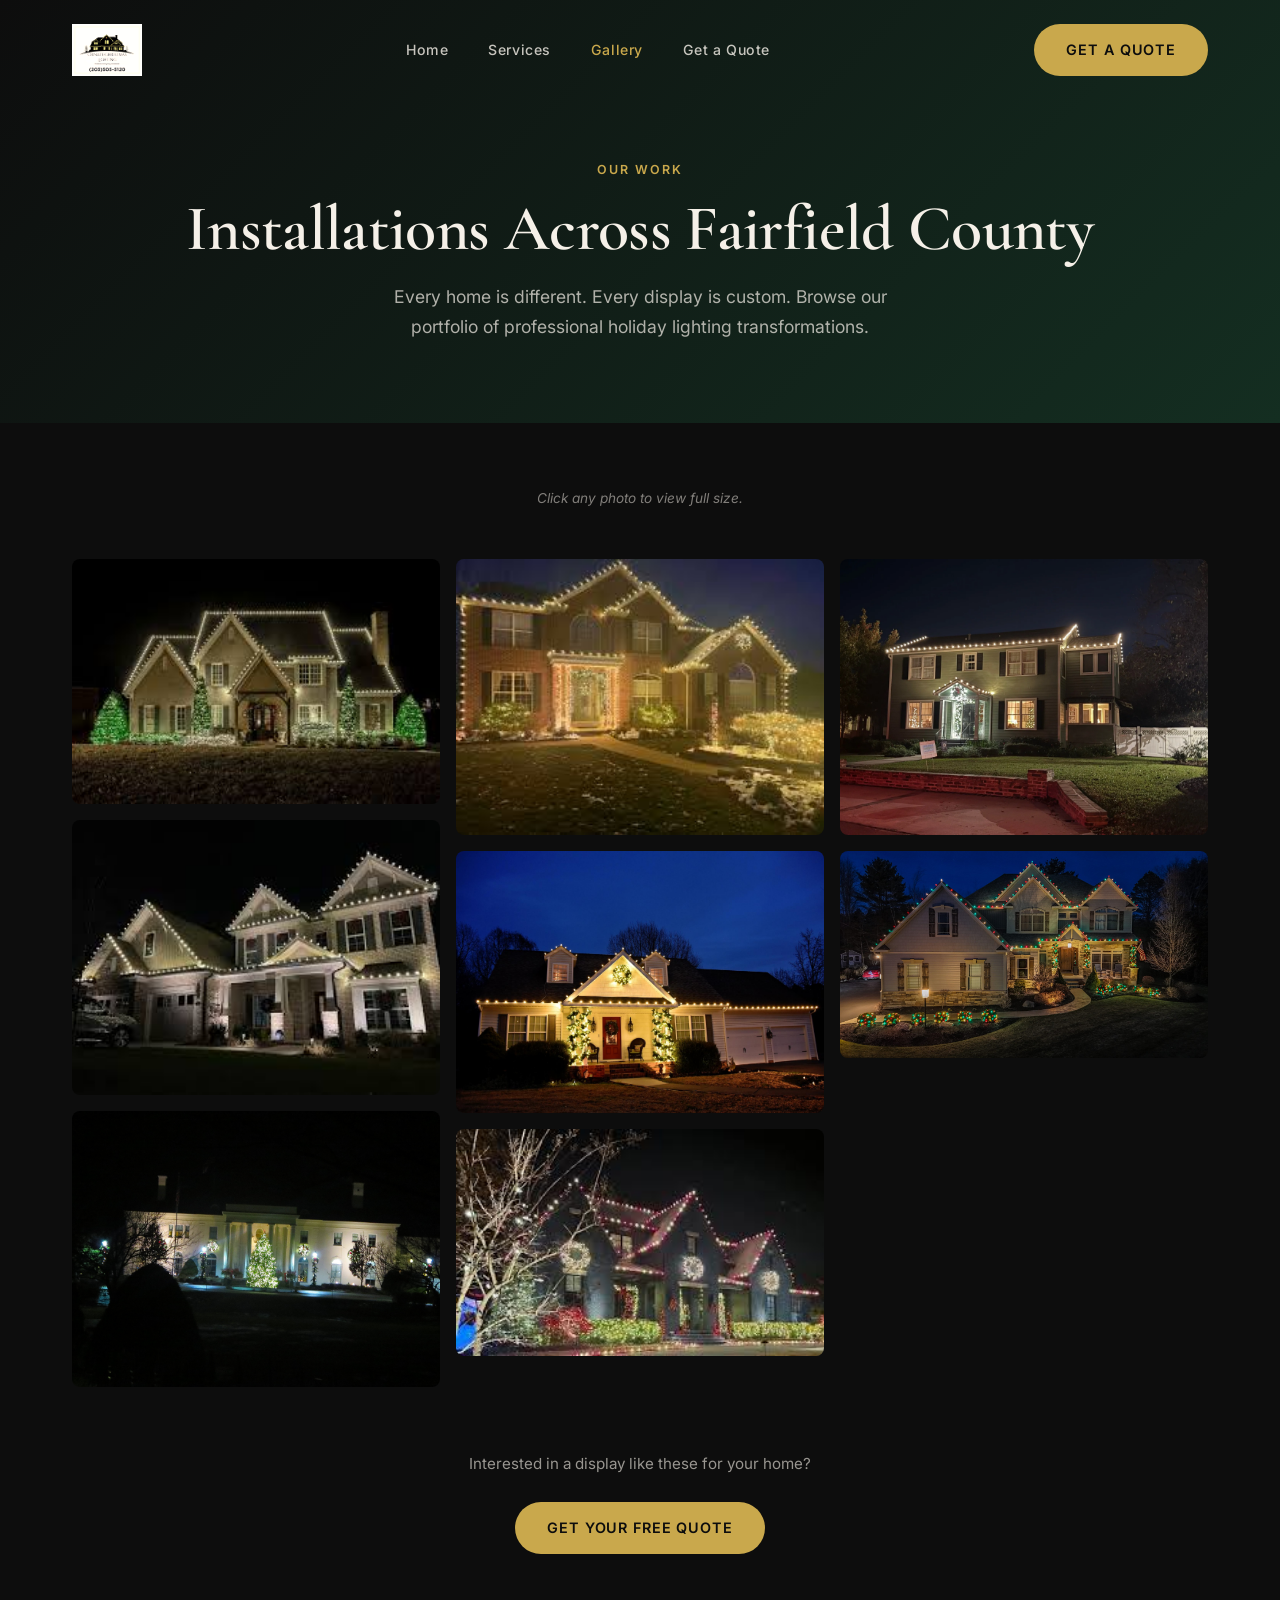
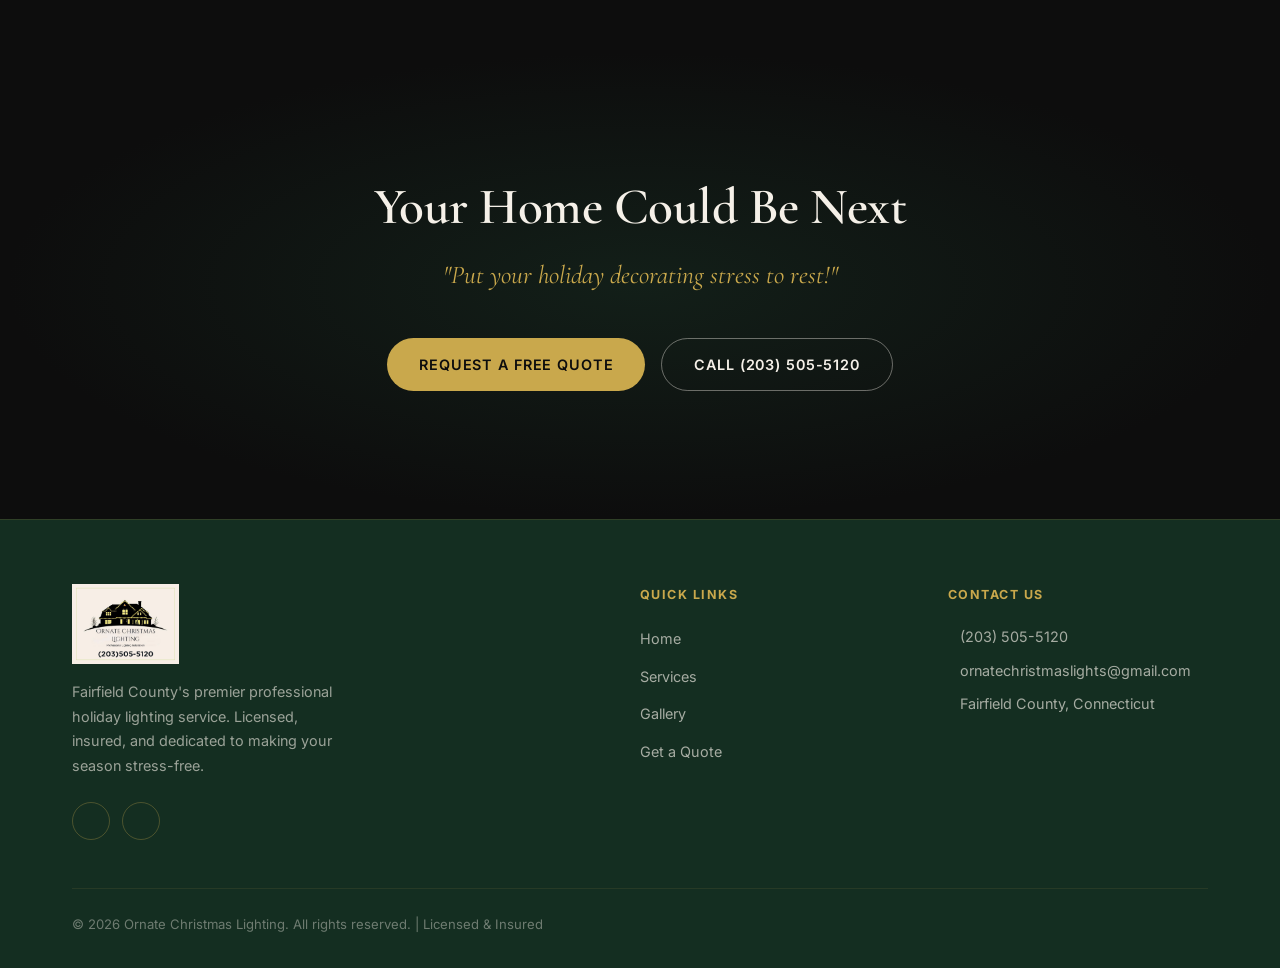
==== commit b0a05e82: "Remove expired preseason discount tag and enable job deletion in admin dashboard" ====
--- a/site/gallery.html
+++ b/site/gallery.html
@@ -85,11 +85,7 @@
                  loading="lazy" />
           </div>
 
-          <div class="gallery-masonry-item" role="listitem" tabindex="0">
-            <img src="assets/images/gallery-4.jpg"
-                 alt="Luxury residential holiday lighting with roofline and landscape features"
-                 loading="lazy" />
-          </div>
+
 
           <div class="gallery-masonry-item" role="listitem" tabindex="0">
             <img src="assets/images/gallery-5.jpg"
--- a/site/css/style.css
+++ b/site/css/style.css
@@ -216,15 +216,15 @@
 }
 
 .nav__logo img {
-  height: 72px;
+  height: 52px;
   width: auto;
-  clip-path: inset(0 0 27% 0);
+  
   filter: brightness(1.1);
 }
 
 .nav__logo-text {
   font-family: var(--font-serif);
-  font-size: 1.1rem;
+  font-size: 1.4rem;
   font-weight: 600;
   color: var(--warm-white);
   line-height: 1.2;
@@ -891,7 +891,7 @@
   height: 80px;
   width: auto;
   margin-bottom: 1rem;
-  clip-path: inset(0 0 27% 0);
+  
 }
 
 .footer__brand-text {
